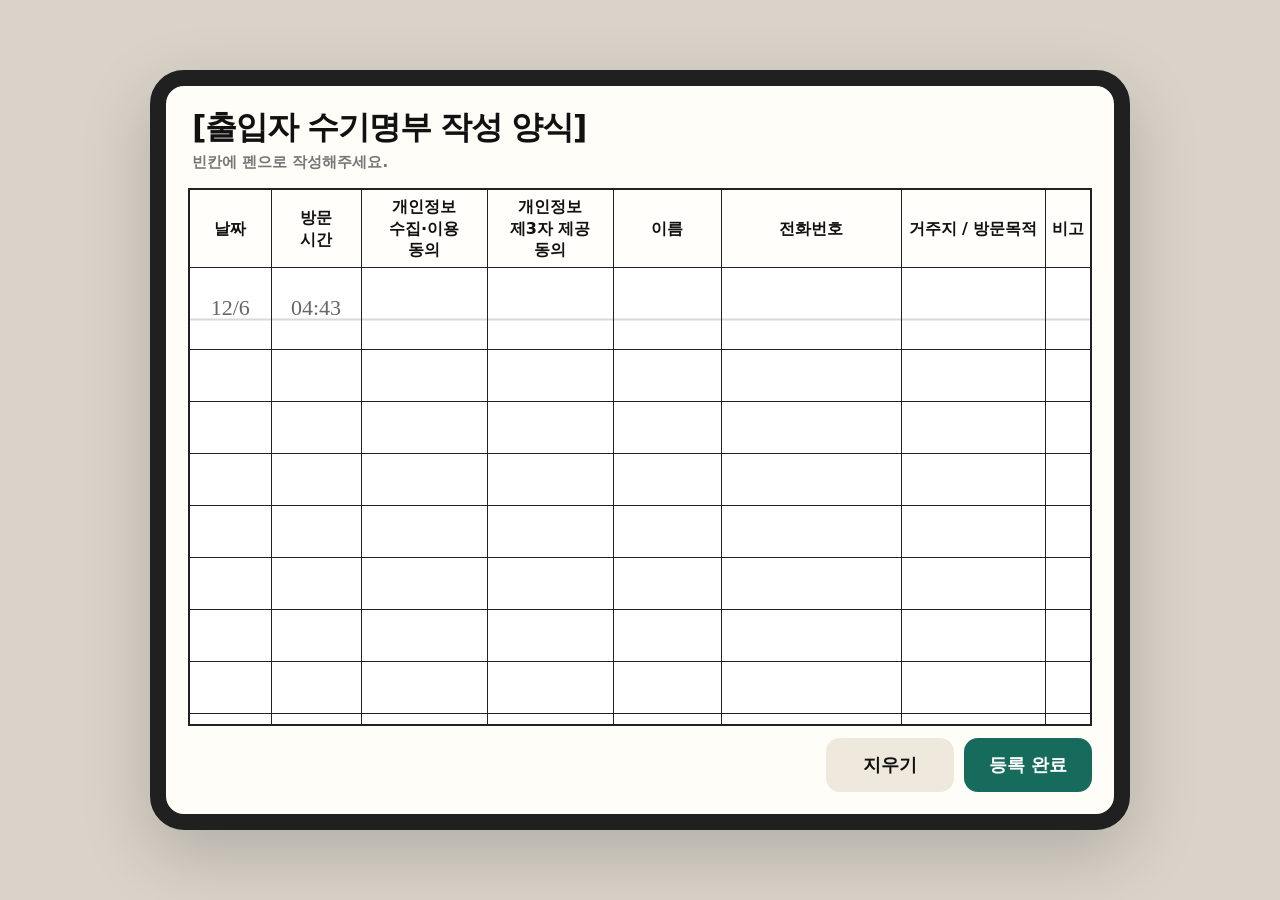
==== index.html @ e9be7469 "first commit" ====
<!doctype html>
<html lang="ko">
  <head>
    <meta charset="UTF-8" />
    <meta name="viewport" content="width=device-width, initial-scale=1.0" />
    <title>첫 방문 수기 등록부</title>
    <link rel="stylesheet" href="./styles.css" />
  </head>
  <body>
    <main class="tablet">
      <section class="paper" aria-label="첫 방문 수기 등록부">
        <header class="paper-header">
          <div>
            <h1>[출입자 수기명부 작성 양식]</h1>
            <p>빈칸에 펜으로 작성해주세요.</p>
          </div>
        </header>

        <div class="ledger-wrap">
          <table class="ledger" aria-label="수기 등록 표">
            <colgroup>
              <col class="col-date" />
              <col class="col-time" />
              <col class="col-agree" />
              <col class="col-agree" />
              <col class="col-name" />
              <col class="col-phone" />
              <col class="col-purpose" />
              <col class="col-note" />
            </colgroup>
            <thead>
              <tr>
                <th>날짜</th>
                <th>방문<br />시간</th>
                <th>개인정보<br />수집·이용<br />동의</th>
                <th>개인정보<br />제3자 제공<br />동의</th>
                <th>이름</th>
                <th>전화번호</th>
                <th>거주지 / 방문목적</th>
                <th>비고</th>
              </tr>
            </thead>
            <tbody id="ledgerBody">
              <tr class="write-row">
                <td class="fixed-cell" id="dateCell">-</td>
                <td class="fixed-cell" id="timeCell">-</td>
                <td>
                  <button class="check-cell" type="button" data-check="privacyUse" aria-pressed="false">✓</button>
                </td>
                <td>
                  <button class="check-cell" type="button" data-check="privacyThirdParty" aria-pressed="false">✓</button>
                </td>
                <td class="ink-cell"><canvas class="ink-canvas" data-field="name"></canvas></td>
                <td class="ink-cell"><canvas class="ink-canvas" data-field="phone"></canvas></td>
                <td class="ink-cell"><canvas class="ink-canvas" data-field="residencePurpose"></canvas></td>
                <td class="ink-cell"><canvas class="ink-canvas" data-field="note"></canvas></td>
              </tr>
              <tr><td></td><td></td><td></td><td></td><td></td><td></td><td></td><td></td></tr>
              <tr><td></td><td></td><td></td><td></td><td></td><td></td><td></td><td></td></tr>
              <tr><td></td><td></td><td></td><td></td><td></td><td></td><td></td><td></td></tr>
              <tr><td></td><td></td><td></td><td></td><td></td><td></td><td></td><td></td></tr>
              <tr><td></td><td></td><td></td><td></td><td></td><td></td><td></td><td></td></tr>
              <tr><td></td><td></td><td></td><td></td><td></td><td></td><td></td><td></td></tr>
              <tr><td></td><td></td><td></td><td></td><td></td><td></td><td></td><td></td></tr>
              <tr><td></td><td></td><td></td><td></td><td></td><td></td><td></td><td></td></tr>
              <tr><td></td><td></td><td></td><td></td><td></td><td></td><td></td><td></td></tr>
            </tbody>
          </table>
        </div>

        <footer class="paper-actions">
          <button class="action secondary" type="button" id="clearButton">지우기</button>
          <button class="action primary" type="button" id="saveButton">등록 완료</button>
        </footer>
      </section>
    </main>

    <section class="complete" id="completeLayer" aria-live="polite" aria-hidden="true">
      <div class="complete-card">
        <strong>등록되었습니다.</strong>
        <span id="savedAtText">-</span>
        <button class="action primary" type="button" id="nextButton">다음 작성</button>
      </div>
    </section>

    <script src="./app.js" defer></script>
  </body>
</html>
---- styles.css ----
:root {
  --ink: #111111;
  --muted: #777777;
  --paper: #fffdf8;
  --line: #222222;
  --soft-line: rgba(17, 17, 17, 0.22);
  --frame: #202020;
  --screen: #f4f1ea;
  --primary: #176b5d;
  --secondary: #eee8dd;
  --danger: #b93d3d;
  --shadow: 0 24px 70px rgba(0, 0, 0, 0.18);
}

* {
  box-sizing: border-box;
}

html,
body {
  margin: 0;
  min-width: 320px;
  min-height: 100%;
  overscroll-behavior: none;
}

body {
  color: var(--ink);
  font-family:
    "Apple SD Gothic Neo",
    "Noto Sans KR",
    system-ui,
    -apple-system,
    sans-serif;
  background: #d9d3c9;
}

button {
  font: inherit;
}

.tablet {
  display: grid;
  min-height: 100vh;
  padding: 16px;
  place-items: center;
}

.paper {
  width: min(980px, 100%);
  height: min(760px, calc(100vh - 32px));
  display: grid;
  grid-template-rows: auto 1fr auto;
  gap: 12px;
  padding: 22px;
  border: 16px solid var(--frame);
  border-radius: 34px;
  background: var(--paper);
  box-shadow: var(--shadow);
}

.paper-header {
  display: flex;
  align-items: end;
  justify-content: space-between;
  gap: 18px;
  padding: 2px 4px 4px;
}

.paper-header h1 {
  margin: 0;
  font-size: clamp(22px, 2.8vw, 32px);
  line-height: 1.1;
  letter-spacing: -0.04em;
}

.paper-header p {
  margin: 8px 0 0;
  color: var(--muted);
  font-size: 15px;
  font-weight: 700;
}

.ledger-wrap {
  overflow: hidden;
  border: 2px solid var(--line);
  background: #ffffff;
}

.ledger {
  width: 100%;
  min-width: 0;
  height: 100%;
  border-collapse: collapse;
  table-layout: fixed;
  background: #ffffff;
}

.ledger th,
.ledger td {
  position: relative;
  height: 52px;
  padding: 0;
  text-align: center;
  vertical-align: middle;
  border-right: 1.5px solid var(--line);
  border-bottom: 1.5px solid var(--line);
}

.ledger th {
  height: 74px;
  padding: 6px 4px;
  font-size: clamp(12px, 1.55vw, 16px);
  font-weight: 800;
  line-height: 1.35;
  background: #fffefa;
}

.ledger th:last-child,
.ledger td:last-child {
  border-right: 0;
}

.ledger tbody tr:last-child td {
  border-bottom: 0;
}

.write-row td {
  height: 82px;
  background:
    linear-gradient(to bottom, transparent 0 63%, rgba(17, 17, 17, 0.16) 63% 65%, transparent 65%),
    #ffffff;
}

.fixed-cell {
  color: #666666;
  font-family: "Times New Roman", serif;
  font-size: clamp(16px, 2vw, 22px);
}

.ink-cell {
  touch-action: none;
}

.ink-canvas {
  display: block;
  width: 100%;
  height: 100%;
  cursor: crosshair;
  touch-action: none;
}

.check-cell {
  width: 100%;
  height: 100%;
  border: 0;
  color: transparent;
  cursor: pointer;
  font-family: "Times New Roman", serif;
  font-size: 42px;
  line-height: 1;
  background: transparent;
}

.check-cell.checked {
  color: #333333;
}

.col-date {
  width: 9%;
}

.col-time {
  width: 10%;
}

.col-agree {
  width: 14%;
}

.col-name {
  width: 12%;
}

.col-phone {
  width: 20%;
}

.col-purpose {
  width: 16%;
}

.col-note {
  width: 5%;
}

.paper-actions {
  display: flex;
  justify-content: flex-end;
  gap: 10px;
}

.action {
  min-width: 128px;
  min-height: 54px;
  border: 0;
  border-radius: 14px;
  cursor: pointer;
  font-size: 18px;
  font-weight: 900;
}

.action.primary {
  color: #ffffff;
  background: var(--primary);
}

.action.secondary {
  color: var(--ink);
  background: var(--secondary);
}

.complete {
  position: fixed;
  inset: 0;
  display: none;
  place-items: center;
  padding: 24px;
  background: rgba(0, 0, 0, 0.35);
}

.complete.open {
  display: grid;
}

.complete-card {
  width: min(420px, 100%);
  padding: 28px;
  text-align: center;
  border-radius: 22px;
  background: #ffffff;
  box-shadow: var(--shadow);
}

.complete-card strong,
.complete-card span {
  display: block;
}

.complete-card strong {
  font-size: 26px;
}

.complete-card span {
  margin: 10px 0 22px;
  color: var(--muted);
}

.complete-card .action {
  width: 100%;
}

@media (max-width: 760px) {
  .tablet {
    padding: 0;
  }

  .paper {
    height: 100vh;
    padding: 14px;
    border: 0;
    border-radius: 0;
  }

  .paper-header {
    align-items: start;
    flex-direction: column;
  }

  .stamp {
    width: 100%;
    text-align: left;
  }
}
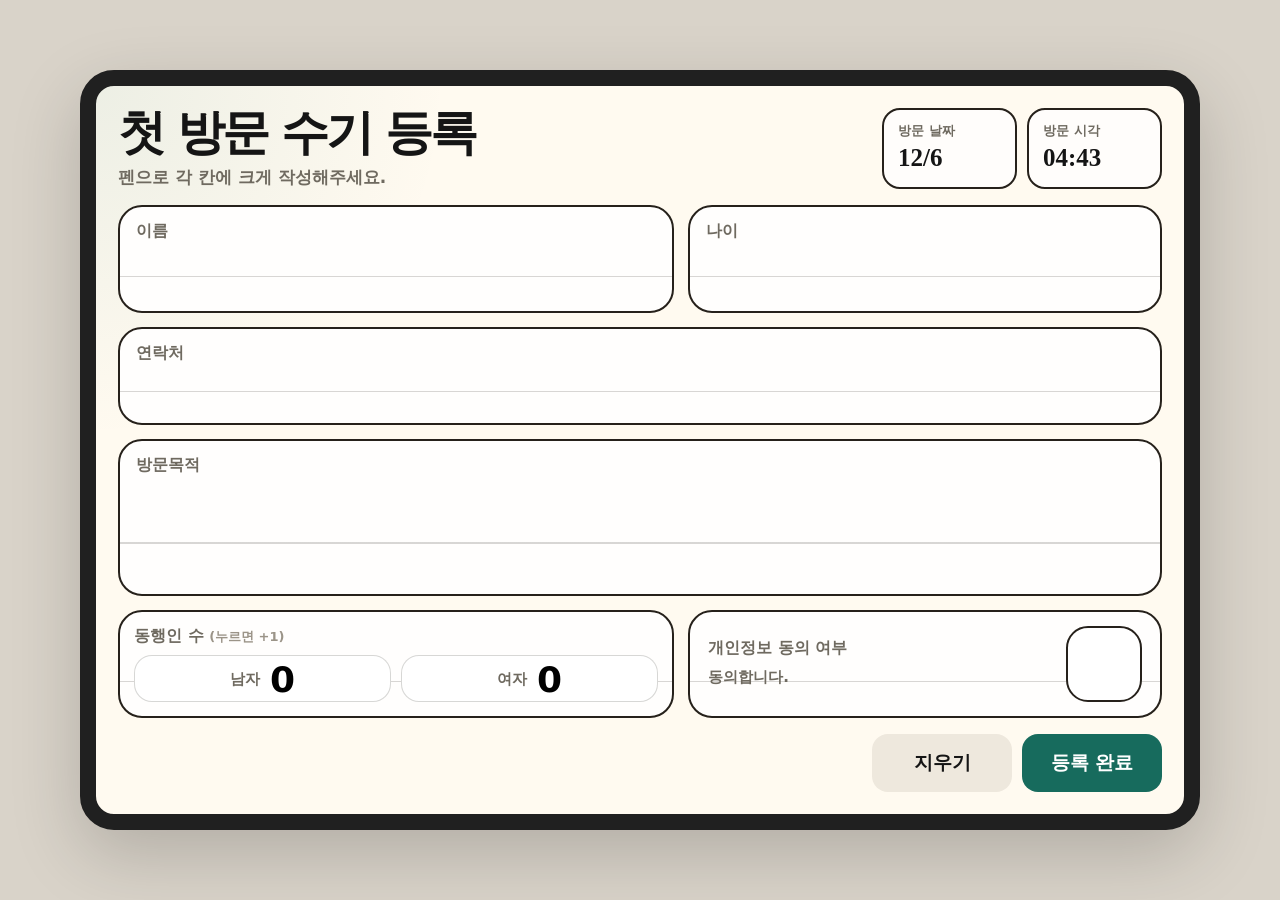
==== commit f27e8aaf: "refactor: simplify handwritten registration markup" ====
--- a/index.html
+++ b/index.html
@@ -3,70 +3,75 @@
   <head>
     <meta charset="UTF-8" />
     <meta name="viewport" content="width=device-width, initial-scale=1.0" />
-    <title>첫 방문 수기 등록부</title>
+    <title>첫 방문 수기 등록</title>
     <link rel="stylesheet" href="./styles.css" />
   </head>
   <body>
     <main class="tablet">
-      <section class="paper" aria-label="첫 방문 수기 등록부">
+      <section class="paper" aria-label="첫 방문 수기 등록">
         <header class="paper-header">
           <div>
-            <h1>[출입자 수기명부 작성 양식]</h1>
-            <p>빈칸에 펜으로 작성해주세요.</p>
+            <h1>첫 방문 수기 등록</h1>
+            <p>펜으로 각 칸에 크게 작성해주세요.</p>
+          </div>
+
+          <div class="auto-meta" aria-label="자동 입력 정보">
+            <div>
+              <span>방문 날짜</span>
+              <strong id="dateCell">-</strong>
+            </div>
+            <div>
+              <span>방문 시각</span>
+              <strong id="timeCell">-</strong>
+            </div>
           </div>
         </header>
 
-        <div class="ledger-wrap">
-          <table class="ledger" aria-label="수기 등록 표">
-            <colgroup>
-              <col class="col-date" />
-              <col class="col-time" />
-              <col class="col-agree" />
-              <col class="col-agree" />
-              <col class="col-name" />
-              <col class="col-phone" />
-              <col class="col-purpose" />
-              <col class="col-note" />
-            </colgroup>
-            <thead>
-              <tr>
-                <th>날짜</th>
-                <th>방문<br />시간</th>
-                <th>개인정보<br />수집·이용<br />동의</th>
-                <th>개인정보<br />제3자 제공<br />동의</th>
-                <th>이름</th>
-                <th>전화번호</th>
-                <th>거주지 / 방문목적</th>
-                <th>비고</th>
-              </tr>
-            </thead>
-            <tbody id="ledgerBody">
-              <tr class="write-row">
-                <td class="fixed-cell" id="dateCell">-</td>
-                <td class="fixed-cell" id="timeCell">-</td>
-                <td>
-                  <button class="check-cell" type="button" data-check="privacyUse" aria-pressed="false">✓</button>
-                </td>
-                <td>
-                  <button class="check-cell" type="button" data-check="privacyThirdParty" aria-pressed="false">✓</button>
-                </td>
-                <td class="ink-cell"><canvas class="ink-canvas" data-field="name"></canvas></td>
-                <td class="ink-cell"><canvas class="ink-canvas" data-field="phone"></canvas></td>
-                <td class="ink-cell"><canvas class="ink-canvas" data-field="residencePurpose"></canvas></td>
-                <td class="ink-cell"><canvas class="ink-canvas" data-field="note"></canvas></td>
-              </tr>
-              <tr><td></td><td></td><td></td><td></td><td></td><td></td><td></td><td></td></tr>
-              <tr><td></td><td></td><td></td><td></td><td></td><td></td><td></td><td></td></tr>
-              <tr><td></td><td></td><td></td><td></td><td></td><td></td><td></td><td></td></tr>
-              <tr><td></td><td></td><td></td><td></td><td></td><td></td><td></td><td></td></tr>
-              <tr><td></td><td></td><td></td><td></td><td></td><td></td><td></td><td></td></tr>
-              <tr><td></td><td></td><td></td><td></td><td></td><td></td><td></td><td></td></tr>
-              <tr><td></td><td></td><td></td><td></td><td></td><td></td><td></td><td></td></tr>
-              <tr><td></td><td></td><td></td><td></td><td></td><td></td><td></td><td></td></tr>
-              <tr><td></td><td></td><td></td><td></td><td></td><td></td><td></td><td></td></tr>
-            </tbody>
-          </table>
-        </div>
+        <section class="writing-board" aria-label="방문자 수기 입력">
+          <div class="field-card field-name">
+            <span class="field-label">이름</span>
+            <canvas class="ink-canvas" data-field="name"></canvas>
+          </div>
+
+          <div class="field-card field-age">
+            <span class="field-label">나이</span>
+            <canvas class="ink-canvas" data-field="age"></canvas>
+          </div>
+
+          <div class="field-card field-contact">
+            <span class="field-label">연락처</span>
+            <canvas class="ink-canvas" data-field="contact"></canvas>
+          </div>
+
+          <div class="field-card field-purpose">
+            <span class="field-label">방문목적</span>
+            <canvas class="ink-canvas" data-field="purpose"></canvas>
+          </div>
+
+          <div class="companion-card">
+            <span class="field-label">동행인 수 <small>(누르면 +1)</small></span>
+            <div class="companion-grid">
+              <button class="count-button" type="button" data-count="maleCount" aria-label="남자 동행인 수 증가">
+                <span>남자</span>
+                <strong data-count-value="maleCount">0</strong>
+                <small>누르면 +1</small>
+              </button>
+              <button class="count-button" type="button" data-count="femaleCount" aria-label="여자 동행인 수 증가">
+                <span>여자</span>
+                <strong data-count-value="femaleCount">0</strong>
+                <small>누르면 +1</small>
+              </button>
+            </div>
+          </div>
+
+          <div class="privacy-card">
+            <div>
+              <span class="field-label">개인정보 동의 여부</span>
+              <p>동의합니다.</p>
+            </div>
+            <button class="check-cell" type="button" data-check="privacyAgreed" aria-pressed="false">✓</button>
+          </div>
+        </section>
 
         <footer class="paper-actions">
           <button class="action secondary" type="button" id="clearButton">지우기</button>
--- a/styles.css
+++ b/styles.css
@@ -1,14 +1,13 @@
 :root {
-  --ink: #111111;
-  --muted: #777777;
-  --paper: #fffdf8;
-  --line: #222222;
-  --soft-line: rgba(17, 17, 17, 0.22);
+  --ink: #151515;
+  --muted: #6f6a60;
+  --paper: #fffaf0;
+  --field: #fffefd;
+  --line: #26211b;
+  --soft-line: rgba(38, 33, 27, 0.18);
   --frame: #202020;
-  --screen: #f4f1ea;
   --primary: #176b5d;
   --secondary: #eee8dd;
-  --danger: #b93d3d;
   --shadow: 0 24px 70px rgba(0, 0, 0, 0.18);
 }
 
@@ -18,9 +17,9 @@
 
 html,
 body {
-  margin: 0;
   min-width: 320px;
   min-height: 100%;
+  margin: 0;
   overscroll-behavior: none;
 }
 
@@ -47,99 +46,217 @@
 }
 
 .paper {
-  width: min(980px, 100%);
+  width: min(1120px, 100%);
   height: min(760px, calc(100vh - 32px));
   display: grid;
   grid-template-rows: auto 1fr auto;
-  gap: 12px;
+  gap: 16px;
   padding: 22px;
   border: 16px solid var(--frame);
   border-radius: 34px;
-  background: var(--paper);
+  background:
+    radial-gradient(circle at top left, rgba(23, 107, 93, 0.08), transparent 22rem),
+    var(--paper);
   box-shadow: var(--shadow);
 }
 
 .paper-header {
   display: flex;
-  align-items: end;
+  align-items: stretch;
   justify-content: space-between;
   gap: 18px;
-  padding: 2px 4px 4px;
+}
+
+.paper-header h1,
+.paper-header p {
+  margin: 0;
 }
 
 .paper-header h1 {
+  font-size: clamp(30px, 4vw, 48px);
+  line-height: 1;
+  letter-spacing: -0.06em;
+}
+
+.paper-header p {
+  margin-top: 10px;
+  color: var(--muted);
+  font-size: 17px;
+  font-weight: 800;
+}
+
+.auto-meta {
+  display: grid;
+  grid-template-columns: repeat(2, minmax(118px, 1fr));
+  gap: 10px;
+  min-width: 280px;
+}
+
+.auto-meta div {
+  padding: 12px 14px;
+  border: 2px solid var(--line);
+  border-radius: 18px;
+  background: rgba(255, 255, 255, 0.72);
+}
+
+.auto-meta span,
+.auto-meta strong {
+  display: block;
+}
+
+.auto-meta span {
+  color: var(--muted);
+  font-size: 13px;
+  font-weight: 900;
+}
+
+.auto-meta strong {
+  margin-top: 5px;
+  font-family: "Times New Roman", serif;
+  font-size: 25px;
+  line-height: 1;
+}
+
+.writing-board {
+  display: grid;
+  min-height: 0;
+  grid-template-columns: 1.08fr 0.92fr;
+  grid-template-rows: 1fr 0.9fr 1.45fr 1fr;
+  gap: 14px;
+}
+
+.field-card,
+.companion-card,
+.privacy-card {
+  position: relative;
+  overflow: hidden;
+  border: 2px solid var(--line);
+  border-radius: 24px;
+  background:
+    linear-gradient(to bottom, transparent 0 66%, var(--soft-line) 66% 67%, transparent 67%),
+    var(--field);
+}
+
+.field-label {
+  position: absolute;
+  top: 14px;
+  left: 16px;
+  z-index: 1;
+  color: var(--muted);
+  font-size: 16px;
+  font-weight: 900;
+}
+
+.field-name {
+  grid-column: 1 / 2;
+  grid-row: 1 / 2;
+}
+
+.field-age {
+  grid-column: 2 / 3;
+  grid-row: 1 / 2;
+}
+
+.field-contact {
+  grid-column: 1 / 3;
+  grid-row: 2 / 3;
+}
+
+.field-purpose {
+  grid-column: 1 / 3;
+  grid-row: 3 / 4;
+}
+
+.companion-card {
+  grid-column: 1 / 2;
+  grid-row: 4 / 5;
+  display: flex;
+  min-height: 0;
+  flex-direction: column;
+  padding: 14px;
+}
+
+.companion-card > .field-label {
+  position: static;
+  flex: 0 0 auto;
+  margin-bottom: 8px;
+}
+
+.companion-card > .field-label small {
+  color: #9b9488;
+  font-size: 13px;
+  font-weight: 900;
+}
+
+.companion-grid {
+  display: grid;
+  flex: 1;
+  min-height: 0;
+  grid-template-columns: 1fr 1fr;
+  gap: 10px;
+}
+
+.count-button {
+  display: grid;
+  min-height: 0;
+  grid-template-columns: auto auto;
+  align-items: center;
+  justify-content: center;
+  gap: 10px;
+  padding: 6px;
+  border: 1.5px solid var(--soft-line);
+  border-radius: 18px;
+  cursor: pointer;
+  background: #ffffff;
+}
+
+.count-button span,
+.count-button strong,
+.count-button small {
+  display: block;
+}
+
+.count-button span {
+  color: var(--muted);
+  font-size: 15px;
+  font-weight: 900;
+}
+
+.count-button strong {
+  font-size: clamp(30px, 4vw, 36px);
+  line-height: 1;
+}
+
+.count-button small {
+  display: none;
+  color: #9b9488;
+  font-size: 11px;
+  font-weight: 800;
+}
+
+.privacy-card {
+  grid-column: 2 / 3;
+  grid-row: 4 / 5;
+  display: flex;
+  align-items: center;
+  justify-content: space-between;
+  gap: 16px;
+  padding: 18px;
+}
+
+.privacy-card .field-label {
+  position: static;
+  display: block;
+  margin-bottom: 8px;
+}
+
+.privacy-card p {
+  max-width: 220px;
   margin: 0;
-  font-size: clamp(22px, 2.8vw, 32px);
-  line-height: 1.1;
-  letter-spacing: -0.04em;
-}
-
-.paper-header p {
-  margin: 8px 0 0;
   color: var(--muted);
   font-size: 15px;
   font-weight: 700;
-}
-
-.ledger-wrap {
-  overflow: hidden;
-  border: 2px solid var(--line);
-  background: #ffffff;
-}
-
-.ledger {
-  width: 100%;
-  min-width: 0;
-  height: 100%;
-  border-collapse: collapse;
-  table-layout: fixed;
-  background: #ffffff;
-}
-
-.ledger th,
-.ledger td {
-  position: relative;
-  height: 52px;
-  padding: 0;
-  text-align: center;
-  vertical-align: middle;
-  border-right: 1.5px solid var(--line);
-  border-bottom: 1.5px solid var(--line);
-}
-
-.ledger th {
-  height: 74px;
-  padding: 6px 4px;
-  font-size: clamp(12px, 1.55vw, 16px);
-  font-weight: 800;
-  line-height: 1.35;
-  background: #fffefa;
-}
-
-.ledger th:last-child,
-.ledger td:last-child {
-  border-right: 0;
-}
-
-.ledger tbody tr:last-child td {
-  border-bottom: 0;
-}
-
-.write-row td {
-  height: 82px;
-  background:
-    linear-gradient(to bottom, transparent 0 63%, rgba(17, 17, 17, 0.16) 63% 65%, transparent 65%),
-    #ffffff;
-}
-
-.fixed-cell {
-  color: #666666;
-  font-family: "Times New Roman", serif;
-  font-size: clamp(16px, 2vw, 22px);
-}
-
-.ink-cell {
-  touch-action: none;
+  line-height: 1.45;
 }
 
 .ink-canvas {
@@ -151,47 +268,22 @@
 }
 
 .check-cell {
-  width: 100%;
-  height: 100%;
-  border: 0;
+  flex: 0 0 76px;
+  width: 76px;
+  height: 76px;
+  border: 2px solid var(--line);
+  border-radius: 22px;
   color: transparent;
   cursor: pointer;
   font-family: "Times New Roman", serif;
-  font-size: 42px;
+  font-size: 52px;
+  font-weight: 900;
   line-height: 1;
-  background: transparent;
+  background: #ffffff;
 }
 
 .check-cell.checked {
-  color: #333333;
-}
-
-.col-date {
-  width: 9%;
-}
-
-.col-time {
-  width: 10%;
-}
-
-.col-agree {
-  width: 14%;
-}
-
-.col-name {
-  width: 12%;
-}
-
-.col-phone {
-  width: 20%;
-}
-
-.col-purpose {
-  width: 16%;
-}
-
-.col-note {
-  width: 5%;
+  color: #222222;
 }
 
 .paper-actions {
@@ -201,12 +293,12 @@
 }
 
 .action {
-  min-width: 128px;
-  min-height: 54px;
+  min-width: 140px;
+  min-height: 58px;
   border: 0;
-  border-radius: 14px;
+  border-radius: 16px;
   cursor: pointer;
-  font-size: 18px;
+  font-size: 19px;
   font-weight: 900;
 }
 
@@ -260,25 +352,57 @@
   width: 100%;
 }
 
-@media (max-width: 760px) {
+@media (max-width: 560px) {
   .tablet {
     padding: 0;
   }
 
   .paper {
-    height: 100vh;
+    min-height: 100vh;
     padding: 14px;
     border: 0;
     border-radius: 0;
   }
 
-  .paper-header {
-    align-items: start;
-    flex-direction: column;
-  }
-
-  .stamp {
-    width: 100%;
-    text-align: left;
-  }
-}
+  .auto-meta,
+  .writing-board {
+    grid-template-columns: 1fr;
+  }
+
+  .writing-board {
+    grid-template-rows: 132px 132px 132px 220px 168px 168px;
+  }
+
+  .field-name,
+  .field-age,
+  .field-contact,
+  .field-purpose,
+  .companion-card,
+  .privacy-card {
+    grid-column: 1 / 2;
+  }
+
+  .field-name {
+    grid-row: 1 / 2;
+  }
+
+  .field-age {
+    grid-row: 2 / 3;
+  }
+
+  .field-contact {
+    grid-row: 3 / 4;
+  }
+
+  .field-purpose {
+    grid-row: 4 / 5;
+  }
+
+  .companion-card {
+    grid-row: 5 / 6;
+  }
+
+  .privacy-card {
+    grid-row: 6 / 7;
+  }
+}
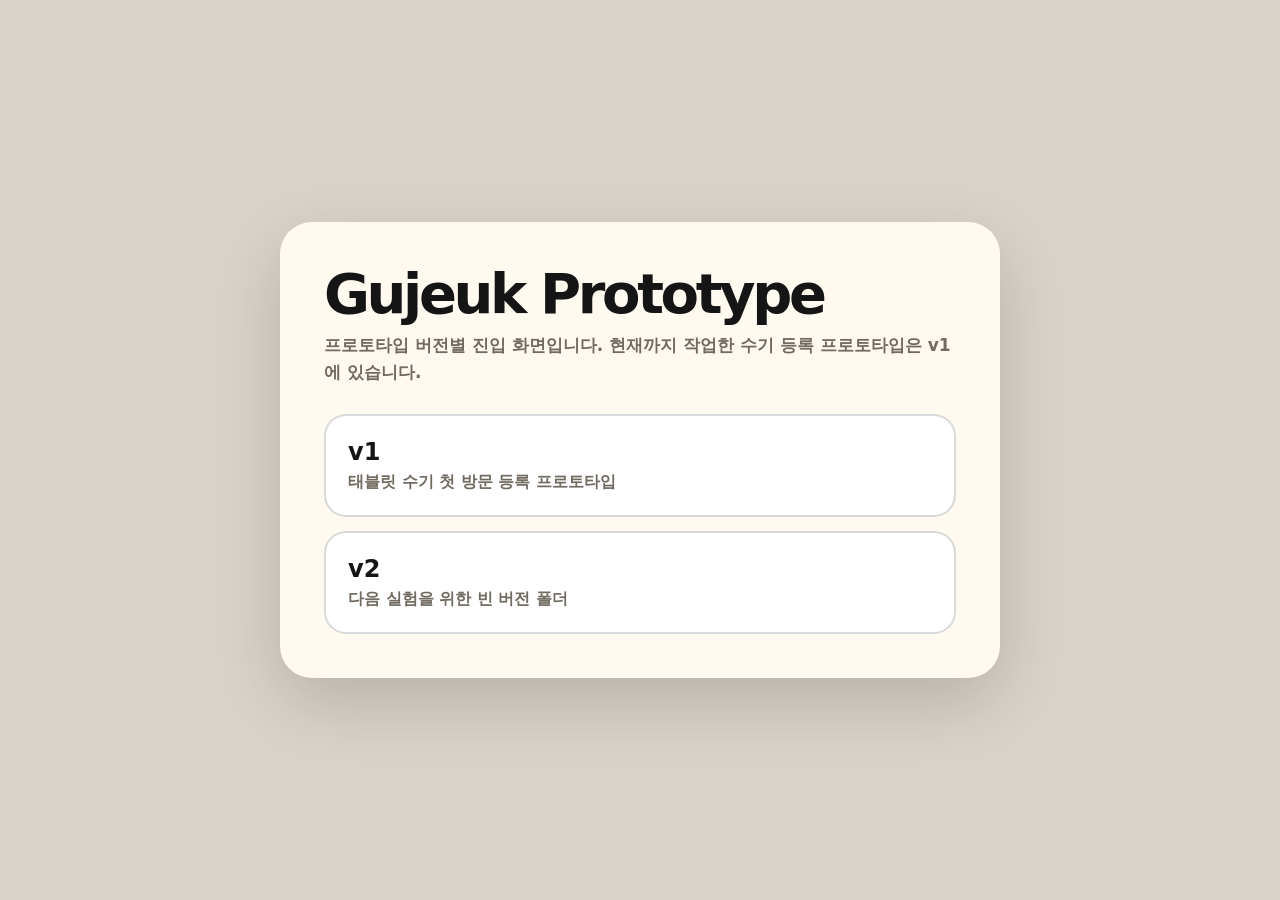
==== commit ac707033: "chore: organize prototypes by version" ====
--- a/index.html
+++ b/index.html
@@ -3,91 +3,114 @@
   <head>
     <meta charset="UTF-8" />
     <meta name="viewport" content="width=device-width, initial-scale=1.0" />
-    <title>첫 방문 수기 등록</title>
-    <link rel="stylesheet" href="./styles.css" />
+    <title>Gujeuk Prototype Versions</title>
+    <style>
+      :root {
+        --ink: #151515;
+        --muted: #706a60;
+        --paper: #fffaf0;
+        --primary: #176b5d;
+        --border: rgba(21, 21, 21, 0.16);
+      }
+
+      * {
+        box-sizing: border-box;
+      }
+
+      body {
+        min-width: 320px;
+        min-height: 100vh;
+        margin: 0;
+        display: grid;
+        place-items: center;
+        padding: 24px;
+        color: var(--ink);
+        font-family:
+          "Apple SD Gothic Neo",
+          "Noto Sans KR",
+          system-ui,
+          -apple-system,
+          sans-serif;
+        background: #d9d3c9;
+      }
+
+      main {
+        width: min(720px, 100%);
+        padding: clamp(24px, 5vw, 44px);
+        border-radius: 32px;
+        background: var(--paper);
+        box-shadow: 0 24px 70px rgba(0, 0, 0, 0.16);
+      }
+
+      h1 {
+        margin: 0 0 10px;
+        font-size: clamp(34px, 6vw, 56px);
+        line-height: 1;
+        letter-spacing: -0.06em;
+      }
+
+      p {
+        margin: 0 0 28px;
+        color: var(--muted);
+        font-size: 17px;
+        font-weight: 700;
+        line-height: 1.6;
+      }
+
+      .versions {
+        display: grid;
+        gap: 14px;
+      }
+
+      a,
+      .placeholder {
+        display: block;
+        padding: 22px;
+        border: 2px solid var(--border);
+        border-radius: 22px;
+        text-decoration: none;
+        background: #ffffff;
+      }
+
+      a {
+        color: var(--ink);
+      }
+
+      a:hover {
+        border-color: var(--primary);
+      }
+
+      strong,
+      span {
+        display: block;
+      }
+
+      strong {
+        margin-bottom: 6px;
+        font-size: 24px;
+      }
+
+      span {
+        color: var(--muted);
+        font-weight: 700;
+      }
+    </style>
   </head>
   <body>
-    <main class="tablet">
-      <section class="paper" aria-label="첫 방문 수기 등록">
-        <header class="paper-header">
-          <div>
-            <h1>첫 방문 수기 등록</h1>
-            <p>펜으로 각 칸에 크게 작성해주세요.</p>
-          </div>
+    <main>
+      <h1>Gujeuk Prototype</h1>
+      <p>프로토타입 버전별 진입 화면입니다. 현재까지 작업한 수기 등록 프로토타입은 v1에 있습니다.</p>
 
-          <div class="auto-meta" aria-label="자동 입력 정보">
-            <div>
-              <span>방문 날짜</span>
-              <strong id="dateCell">-</strong>
-            </div>
-            <div>
-              <span>방문 시각</span>
-              <strong id="timeCell">-</strong>
-            </div>
-          </div>
-        </header>
-
-        <section class="writing-board" aria-label="방문자 수기 입력">
-          <div class="field-card field-name">
-            <span class="field-label">이름</span>
-            <canvas class="ink-canvas" data-field="name"></canvas>
-          </div>
-
-          <div class="field-card field-age">
-            <span class="field-label">나이</span>
-            <canvas class="ink-canvas" data-field="age"></canvas>
-          </div>
-
-          <div class="field-card field-contact">
-            <span class="field-label">연락처</span>
-            <canvas class="ink-canvas" data-field="contact"></canvas>
-          </div>
-
-          <div class="field-card field-purpose">
-            <span class="field-label">방문목적</span>
-            <canvas class="ink-canvas" data-field="purpose"></canvas>
-          </div>
-
-          <div class="companion-card">
-            <span class="field-label">동행인 수 <small>(누르면 +1)</small></span>
-            <div class="companion-grid">
-              <button class="count-button" type="button" data-count="maleCount" aria-label="남자 동행인 수 증가">
-                <span>남자</span>
-                <strong data-count-value="maleCount">0</strong>
-                <small>누르면 +1</small>
-              </button>
-              <button class="count-button" type="button" data-count="femaleCount" aria-label="여자 동행인 수 증가">
-                <span>여자</span>
-                <strong data-count-value="femaleCount">0</strong>
-                <small>누르면 +1</small>
-              </button>
-            </div>
-          </div>
-
-          <div class="privacy-card">
-            <div>
-              <span class="field-label">개인정보 동의 여부</span>
-              <p>동의합니다.</p>
-            </div>
-            <button class="check-cell" type="button" data-check="privacyAgreed" aria-pressed="false">✓</button>
-          </div>
-        </section>
-
-        <footer class="paper-actions">
-          <button class="action secondary" type="button" id="clearButton">지우기</button>
-          <button class="action primary" type="button" id="saveButton">등록 완료</button>
-        </footer>
+      <section class="versions" aria-label="프로토타입 버전 목록">
+        <a href="./v1/">
+          <strong>v1</strong>
+          <span>태블릿 수기 첫 방문 등록 프로토타입</span>
+        </a>
+        <div class="placeholder">
+          <strong>v2</strong>
+          <span>다음 실험을 위한 빈 버전 폴더</span>
+        </div>
       </section>
     </main>
-
-    <section class="complete" id="completeLayer" aria-live="polite" aria-hidden="true">
-      <div class="complete-card">
-        <strong>등록되었습니다.</strong>
-        <span id="savedAtText">-</span>
-        <button class="action primary" type="button" id="nextButton">다음 작성</button>
-      </div>
-    </section>
-
-    <script src="./app.js" defer></script>
   </body>
 </html>
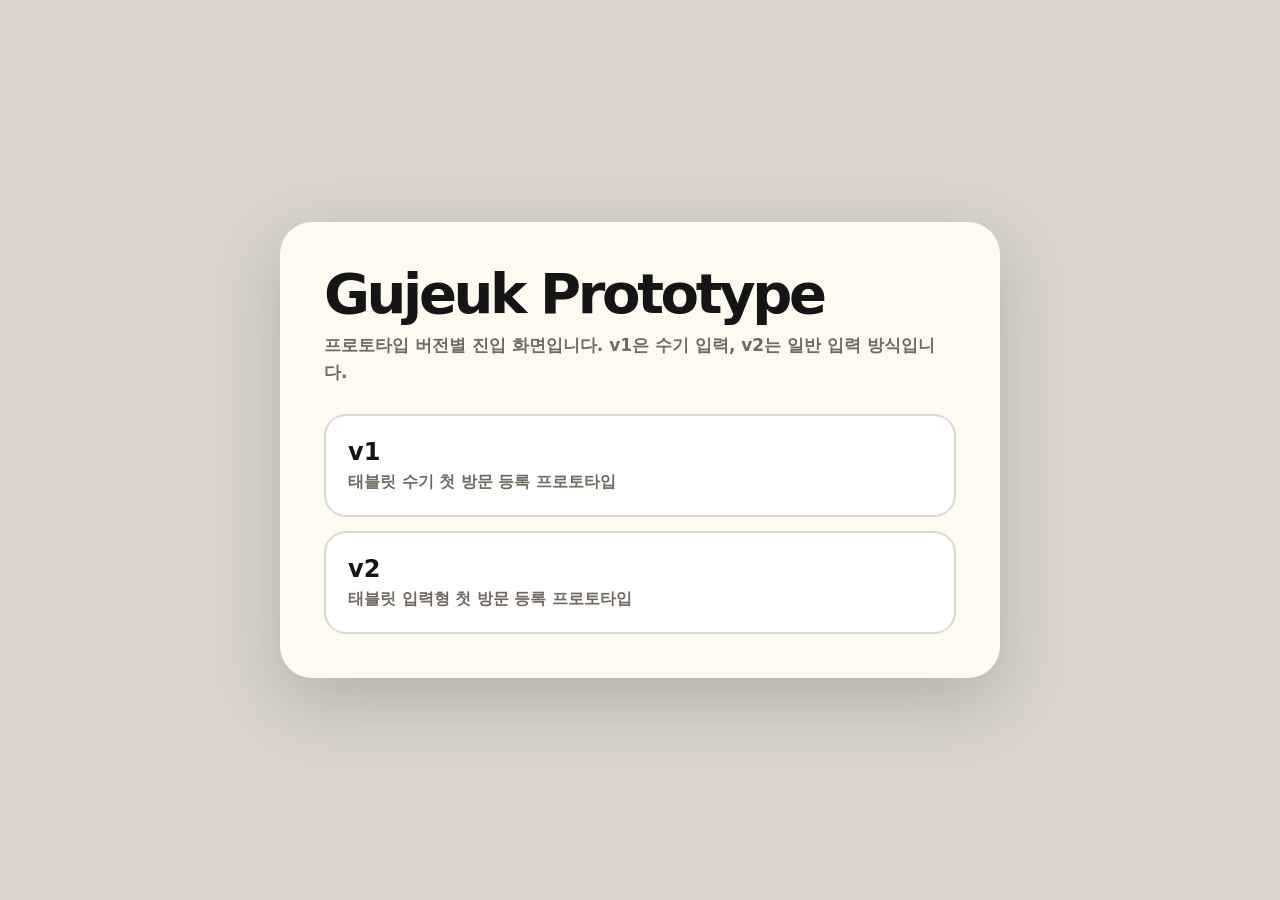
==== commit c4090d11: "docs: link prototype versions" ====
--- a/index.html
+++ b/index.html
@@ -99,17 +99,17 @@
   <body>
     <main>
       <h1>Gujeuk Prototype</h1>
-      <p>프로토타입 버전별 진입 화면입니다. 현재까지 작업한 수기 등록 프로토타입은 v1에 있습니다.</p>
+      <p>프로토타입 버전별 진입 화면입니다. v1은 수기 입력, v2는 일반 입력 방식입니다.</p>
 
       <section class="versions" aria-label="프로토타입 버전 목록">
         <a href="./v1/">
           <strong>v1</strong>
           <span>태블릿 수기 첫 방문 등록 프로토타입</span>
         </a>
-        <div class="placeholder">
+        <a href="./v2/">
           <strong>v2</strong>
-          <span>다음 실험을 위한 빈 버전 폴더</span>
-        </div>
+          <span>태블릿 입력형 첫 방문 등록 프로토타입</span>
+        </a>
       </section>
     </main>
   </body>
